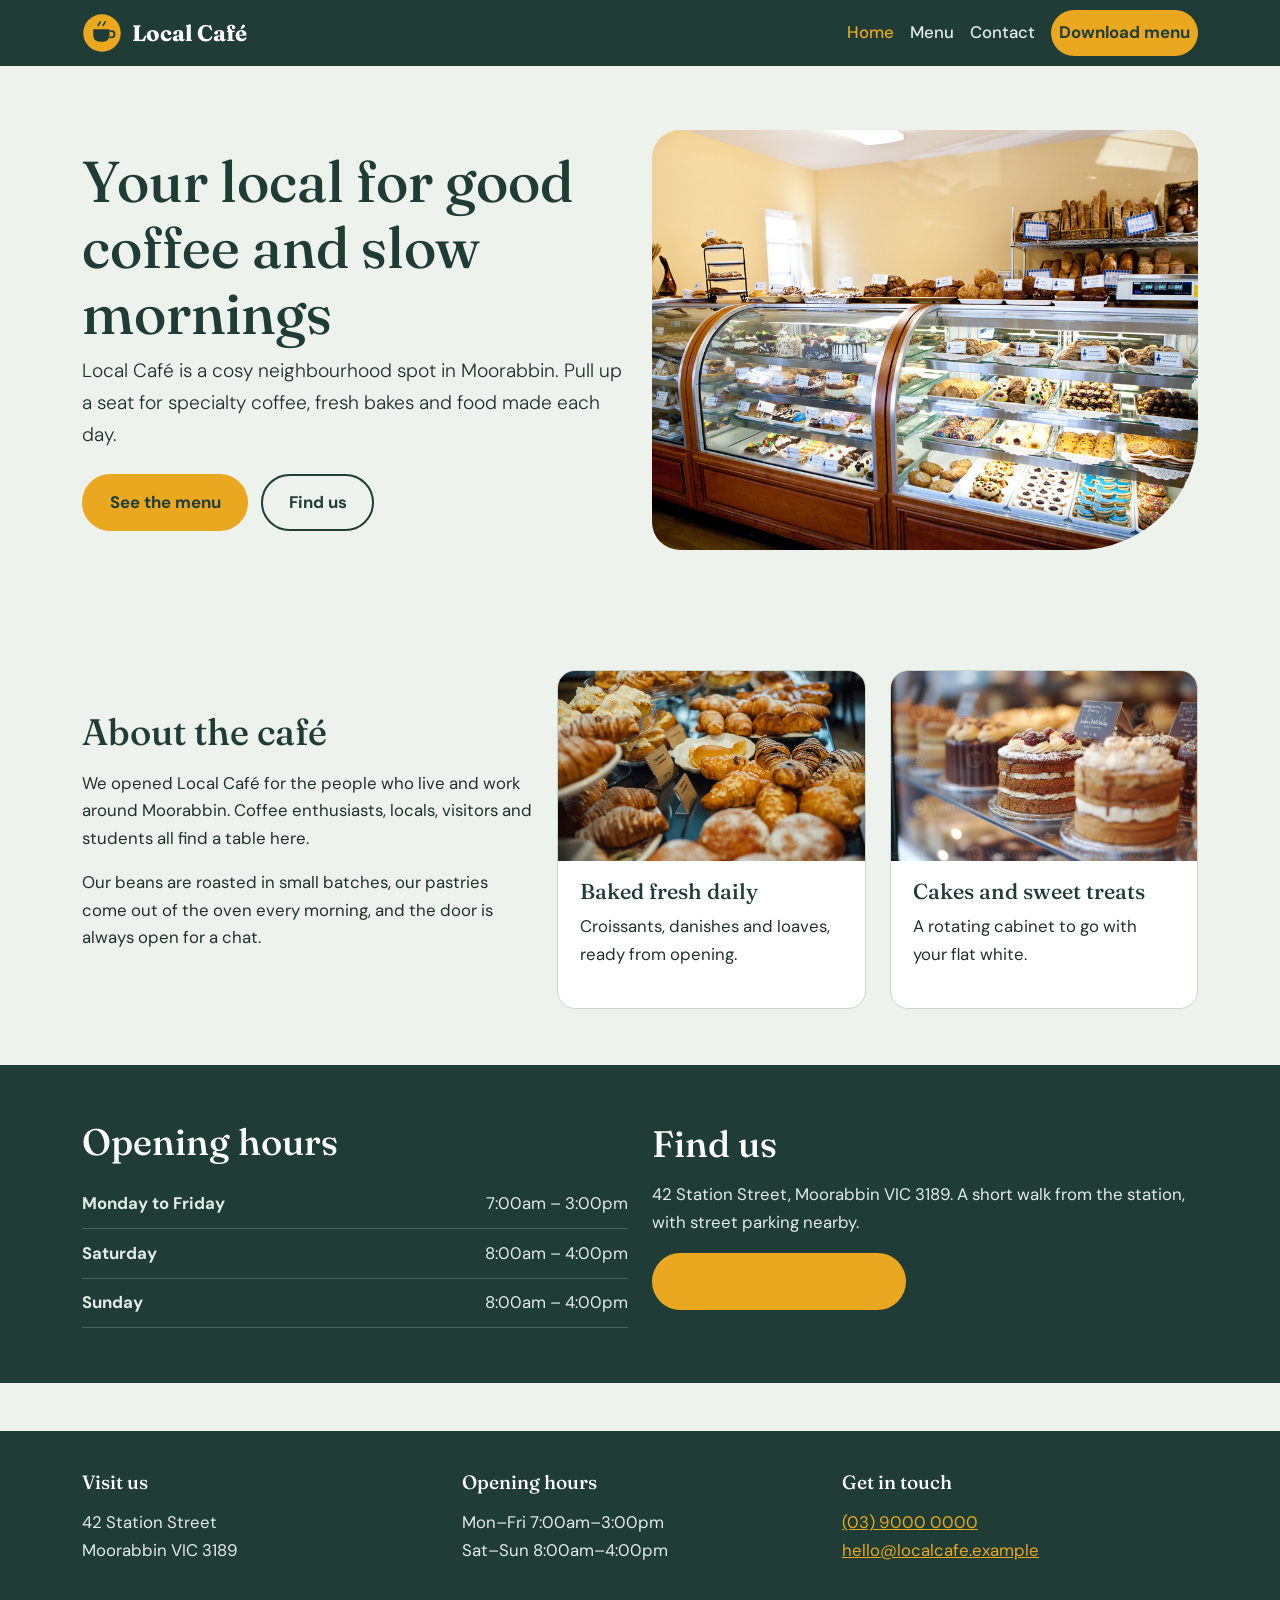
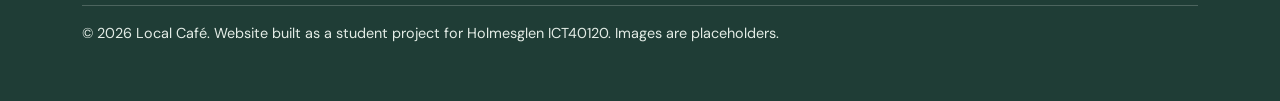
==== index.html @ 85221fcc "Add files via upload" ====
<!DOCTYPE html>
<html lang="en-AU">

<head>
  <meta charset="UTF-8">
  <meta name="viewport" content="width=device-width, initial-scale=1.0">

  <title>Local Café | Cosy Coffee & Fresh Bakes in Moorabbin</title>
  <meta name="description" content="Local Café in Moorabbin: cosy neighbourhood café serving specialty coffee, fresh pastries and light meals. See our menu, opening hours and location.">

  <!-- Open Graph -->
  <meta property="og:title" content="Local Café | Cosy Coffee & Fresh Bakes in Moorabbin">
  <meta property="og:description" content="Local Café in Moorabbin: cosy neighbourhood café serving specialty coffee, fresh pastries and light meals. See our menu, opening hours and location.">
  <meta property="og:type" content="website">

  <link rel="icon" href="img/logo.svg" type="image/svg+xml">
  <link href="https://cdn.jsdelivr.net/npm/bootstrap@5.3.3/dist/css/bootstrap.min.css" rel="stylesheet" type="text/css">
  <link rel="stylesheet" href="css/style.css" type="text/css">
</head>

<body>
  <a class="skip-link" href="#main">Skip to main content</a>

  <!-- ===== Header / navigation ===== -->
  <header>
    <nav class="navbar navbar-expand-lg navbar-dark site-nav" aria-label="Main navigation">
      <div class="container">

        <a class="navbar-brand" href="index.html">
          <img src="img/logo.svg" alt="" width="40" height="40">Local Café
        </a>

        <button class="navbar-toggler" type="button"
                data-bs-toggle="collapse" data-bs-target="#mainNav"
                aria-controls="mainNav" aria-expanded="false" aria-label="Toggle navigation">
          <span class="navbar-toggler-icon"></span>
        </button>

        <div class="collapse navbar-collapse" id="mainNav">
          <ul class="navbar-nav ms-auto align-items-lg-center">
            <li class="nav-item"><a class="nav-link" href="index.html" aria-current="page">Home</a></li>
            <li class="nav-item"><a class="nav-link" href="menu.html">Menu</a></li>
            <li class="nav-item"><a class="nav-link" href="contact.html">Contact</a></li>
            <li class="nav-item"><a class="nav-link nav-cta" href="menu.html#download">Download menu</a></li>
          </ul>
        </div>

      </div>
    </nav>
  </header>


  <main id="main">

    <!-- ===== Hero ===== -->
    <section class="hero" aria-labelledby="hero-title">
      <div class="container">
        <div class="row align-items-center g-4">

          <div class="col-lg-6">
            <h1 id="hero-title">Your local for good coffee and slow mornings</h1>
            <p class="lead">
              Local Café is a cosy neighbourhood spot in Moorabbin. Pull up a seat for
              specialty coffee, fresh bakes and food made each day.
            </p>
            <div class="hero-actions">
              <a class="btn-cafe" href="menu.html">See the menu</a>
              <a class="btn-cafe btn-outline" href="contact.html">Find us</a>
            </div>
          </div>

          <div class="col-lg-6">
            <img class="hero-img" src="img/cafe-interior.jpg"
                 alt="Inside the café, with glass cabinets full of cakes and pastries and shelves of fresh bread behind the counter"
                 width="800" height="420">
          </div>

        </div>
      </div>
    </section>


    <!-- ===== About ===== -->
    <section class="section" aria-labelledby="about-title">
      <div class="container">
        <div class="row g-4 align-items-center">

          <div class="col-lg-5">
            <h2 id="about-title">About the café</h2>
            <p>
              We opened Local Café for the people who live and work around Moorabbin.
              Coffee enthusiasts, locals, visitors and students all find a table here.
            </p>
            <p>
              Our beans are roasted in small batches, our pastries come out of the oven
              every morning, and the door is always open for a chat.
            </p>
          </div>

          <div class="col-lg-7">
            <div class="feature-grid">

              <article class="feature-card">
                <img src="img/croissants.jpg" alt="Tray of golden croissants and pastries"
                     width="400" height="190" loading="lazy">
                <div>
                  <h3>Baked fresh daily</h3>
                  <p>Croissants, danishes and loaves, ready from opening.</p>
                </div>
              </article>

              <article class="feature-card">
                <img src="img/cakes.jpg" alt="Layered cakes in a glass cabinet"
                     width="400" height="190" loading="lazy">
                <div>
                  <h3>Cakes and sweet treats</h3>
                  <p>A rotating cabinet to go with your flat white.</p>
                </div>
              </article>

            </div>
          </div>

        </div>
      </div>
    </section>


    <!-- ===== Opening hours and location ===== -->
    <section class="section section-dark" aria-labelledby="hours-title">
      <div class="container">
        <div class="row g-4 align-items-center">

          <div class="col-md-6">
            <h2 id="hours-title">Opening hours</h2>
            <table class="hours-table">
              <caption class="visually-hidden">Local Café opening hours</caption>
              <thead class="visually-hidden">
                <tr>
                  <th scope="col">Day</th>
                  <th scope="col">Hours</th>
                </tr>
              </thead>
              <tbody>
                <tr><th scope="row">Monday to Friday</th><td>7:00am – 3:00pm</td></tr>
                <tr><th scope="row">Saturday</th><td>8:00am – 4:00pm</td></tr>
                <tr><th scope="row">Sunday</th><td>8:00am – 4:00pm</td></tr>
              </tbody>
            </table>
          </div>

          <div class="col-md-6">
            <h2>Find us</h2>
            <p>
              42 Station Street, Moorabbin VIC 3189. A short walk from the station,
              with street parking nearby.
            </p>
            <p><a class="btn-cafe" href="contact.html">Map and contact details</a></p>
          </div>

        </div>
      </div>
    </section>

  </main>


  <!-- ===== Footer ===== -->
  <footer class="site-footer">
    <div class="container">

      <div class="footer-grid">

        <section aria-labelledby="f-visit">
          <h2 id="f-visit">Visit us</h2>
          <address>42 Station Street<br>Moorabbin VIC 3189</address>
        </section>

        <section aria-labelledby="f-hours">
          <h2 id="f-hours">Opening hours</h2>
          <p>Mon–Fri 7:00am–3:00pm<br>Sat–Sun 8:00am–4:00pm</p>
        </section>

        <section aria-labelledby="f-contact">
          <h2 id="f-contact">Get in touch</h2>
          <p>
            <a href="tel:+61390000000">(03) 9000 0000</a><br>
            <a href="mailto:hello@localcafe.example">hello@localcafe.example</a>
          </p>
        </section>

      </div>

      <p class="footer-bottom">
        &copy; 2026 Local Café. Website built as a student project for Holmesglen ICT40120.
        Images are placeholders.
      </p>

    </div>
  </footer>

  <script src="https://cdn.jsdelivr.net/npm/bootstrap@5.3.3/dist/js/bootstrap.bundle.min.js"></script>
</body>

</html>
---- css/style.css ----
@import url('https://fonts.googleapis.com/css2?family=DM+Sans:wght@400;500;700&family=Fraunces:opsz,wght@9..144,500;9..144,700&display=swap');

/* ==========================================================================
   Colour theme: primary 70% / complementary 25% / branding 5%
   ========================================================================== */

:root {
  --primary: #EEF2EC;         /* soft sage white - page backgrounds */
  --complementary: #1F3D36;   /* deep pine - nav, footer, headings */
  --branding: #E9A820;        /* mustard - buttons and highlights */
  --ink: #22302C;
  --card: #FFFFFF;
  --line: #CBD6CE;
}


/* ==========================================================================
   Base
   ========================================================================== */

*,
*::before,
*::after {
  box-sizing: border-box;
}

body {
  font-family: 'DM Sans', Arial, Helvetica, sans-serif;
  font-size: 1.05rem;
  line-height: 1.65;
  color: var(--ink);
  background-color: var(--primary);
  margin: 0;
}

h1,
h2,
h3 {
  font-family: 'Fraunces', Georgia, 'Times New Roman', serif;
  color: var(--complementary);
  line-height: 1.15;
}

h1 {
  font-size: clamp(2.2rem, 5vw, 3.6rem);
}

h2 {
  font-size: clamp(1.7rem, 3.5vw, 2.3rem);
  margin-bottom: 1rem;
}

h3 {
  font-size: 1.35rem;
}

a {
  color: var(--complementary);
}

a:focus-visible,
button:focus-visible,
input:focus-visible,
textarea:focus-visible,
select:focus-visible {
  outline: 3px solid var(--branding);
  outline-offset: 3px;
}

img {
  max-width: 100%;
  height: auto;
}


/* ==========================================================================
   Accessibility
   ========================================================================== */

.skip-link {
  position: absolute;
  left: -999px;
  top: 0;
  background: var(--branding);
  color: var(--complementary);
  padding: 0.6rem 1rem;
  z-index: 2000;
  font-weight: 700;
}

.skip-link:focus {
  left: 0;
}


/* ==========================================================================
   Navigation
   ========================================================================== */

.site-nav {
  background-color: var(--complementary);
}

.site-nav .navbar-brand {
  font-family: 'Fraunces', Georgia, serif;
  font-size: 1.4rem;
  font-weight: 700;
  color: #fff;
  display: flex;
  align-items: center;
  gap: 0.6rem;
}

.site-nav .navbar-brand img {
  width: 40px;
  height: 40px;
}

.site-nav .nav-link {
  color: #E3ECE6;
  font-weight: 500;
  padding: 0.6rem 1rem;
}

.site-nav .nav-link:hover,
.site-nav .nav-link[aria-current="page"] {
  color: var(--branding);
}

.nav-cta {
  background: var(--branding);
  color: var(--complementary) !important;
  border-radius: 999px;
  font-weight: 700 !important;
  margin-left: 0.5rem;
}

.nav-cta:hover {
  background: #fff;
}


/* ==========================================================================
   Buttons
   ========================================================================== */

.btn-cafe {
  display: inline-block;
  background: var(--branding);
  color: var(--complementary);
  font-weight: 700;
  text-decoration: none;
  padding: 0.8rem 1.6rem;
  border: 2px solid var(--branding);
  border-radius: 999px;
  transition: background 0.2s, color 0.2s;
}

.btn-cafe:hover {
  background: var(--complementary);
  color: #fff;
  border-color: var(--complementary);
}

.btn-outline {
  background: transparent;
  border-color: var(--complementary);
}

.btn-outline:hover {
  background: var(--complementary);
  color: #fff;
}


/* ==========================================================================
   Home page: hero
   ========================================================================== */

.hero {
  padding: 4rem 0;
}

.hero p.lead {
  font-size: 1.2rem;
  max-width: 34em;
}

.hero-actions {
  display: flex;
  flex-wrap: wrap;
  gap: 0.8rem;
  margin-top: 1.5rem;
}

.hero-img {
  width: 100%;
  height: 420px;
  object-fit: cover;
  border-radius: 28px 28px 120px 28px;
}


/* ==========================================================================
   Home page: sections and feature cards
   ========================================================================== */

.section {
  padding: 3.5rem 0;
}

.section-dark {
  background: var(--complementary);
  color: #E3ECE6;
}

.section-dark h2,
.section-dark h3 {
  color: #fff;
}

.section-dark a {
  color: var(--branding);
}

.feature-grid {
  display: grid;
  grid-template-columns: repeat(auto-fit, minmax(240px, 1fr));
  gap: 1.5rem;
}

.feature-card {
  background: var(--card);
  border: 1px solid var(--line);
  border-radius: 18px;
  overflow: hidden;
}

.feature-card img {
  width: 100%;
  height: 190px;
  object-fit: cover;
  display: block;
}

.feature-card div {
  padding: 1.2rem 1.4rem 1.5rem;
}

.feature-card h3 {
  margin-top: 0;
}


/* ==========================================================================
   Opening hours table
   ========================================================================== */

.hours-table {
  width: 100%;
  border-collapse: collapse;
}

.hours-table th,
.hours-table td {
  padding: 0.65rem 0;
  border-bottom: 1px solid rgba(255, 255, 255, 0.2);
  text-align: left;
}

.hours-table td {
  text-align: right;
}

.hours-light th,
.hours-light td {
  border-bottom-color: var(--line);
}


/* ==========================================================================
   Menu page
   ========================================================================== */

.page-title {
  padding: 3rem 0 1rem;
}

.menu-grid {
  display: grid;
  grid-template-columns: repeat(auto-fit, minmax(300px, 1fr));
  gap: 2rem;
}

.menu-card {
  background: var(--card);
  border: 1px solid var(--line);
  border-radius: 18px;
  padding: 1.6rem 1.8rem;
}

.menu-card h2 {
  font-size: 1.6rem;
  margin-top: 0;
  border-bottom: 3px solid var(--branding);
  display: inline-block;
  padding-bottom: 0.2rem;
}

.menu-list {
  list-style: none;
  padding: 0;
  margin: 0;
}

.menu-list li {
  display: flex;
  justify-content: space-between;
  gap: 1rem;
  padding: 0.7rem 0;
  border-bottom: 1px dotted var(--line);
}

.menu-list li:last-child {
  border-bottom: none;
}

.menu-list .desc {
  display: block;
  font-size: 0.92rem;
  color: #4B5E57;
}

.menu-list .price {
  font-weight: 700;
  white-space: nowrap;
  color: var(--complementary);
}

.download-box {
  background: var(--complementary);
  color: #fff;
  border-radius: 18px;
  padding: 1.6rem 1.8rem;
  display: flex;
  flex-wrap: wrap;
  align-items: center;
  justify-content: space-between;
  gap: 1rem;
  margin-top: 2.5rem;
}

.download-box h2 {
  color: #fff;
  margin: 0;
  font-size: 1.5rem;
}

.download-box p {
  margin: 0;
}


/* ==========================================================================
   Contact page
   ========================================================================== */

.contact-layout {
  display: grid;
  grid-template-columns: repeat(auto-fit, minmax(320px, 1fr));
  gap: 2rem;
}

.map-frame {
  width: 100%;
  height: 360px;
  border: 0;
  border-radius: 18px;
}

.contact-details {
  list-style: none;
  padding: 0;
}

.contact-details li {
  padding: 0.35rem 0;
}

.contact-details address {
  display: inline;
}

form.contact-form {
  background: var(--card);
  border: 1px solid var(--line);
  border-radius: 18px;
  padding: 1.8rem;
}

.contact-form label {
  display: block;
  margin-top: 1rem;
  font-weight: 700;
}

.contact-form input,
.contact-form textarea,
.contact-form select {
  width: 100%;
  margin-top: 0.3rem;
  padding: 0.7rem 0.8rem;
  font: inherit;
  border: 2px solid var(--line);
  border-radius: 10px;
  background: #fff;
}

.contact-form textarea {
  min-height: 140px;
  resize: vertical;
}

.contact-form button {
  margin-top: 1.4rem;
  cursor: pointer;
  font: inherit;
  font-weight: 700;
}


/* ==========================================================================
   Footer
   ========================================================================== */

.site-footer {
  background: var(--complementary);
  color: #E3ECE6;
  padding: 2.5rem 0;
  margin-top: 3rem;
}

.site-footer a {
  color: var(--branding);
}

.site-footer h2 {
  color: #fff;
  font-size: 1.2rem;
}

.footer-grid {
  display: grid;
  grid-template-columns: repeat(auto-fit, minmax(220px, 1fr));
  gap: 1.5rem;
}

.footer-bottom {
  margin-top: 1.5rem;
  padding-top: 1rem;
  border-top: 1px solid rgba(255, 255, 255, 0.2);
  font-size: 0.9rem;
}


/* ==========================================================================
   Responsive (scales components down for mobile)
   ========================================================================== */

@media (max-width: 768px) {
  .hero {
    padding: 2rem 0;
  }

  .hero-img {
    height: 260px;
    border-radius: 20px 20px 70px 20px;
    margin-top: 1.5rem;
  }

  .menu-list li {
    flex-direction: column;
    gap: 0.1rem;
  }

  .download-box {
    flex-direction: column;
    align-items: flex-start;
  }

  .nav-cta {
    margin: 0.5rem 0 0;
    display: inline-block;
  }
}

@media (prefers-reduced-motion: reduce) {
  * {
    transition: none !important;
  }
}
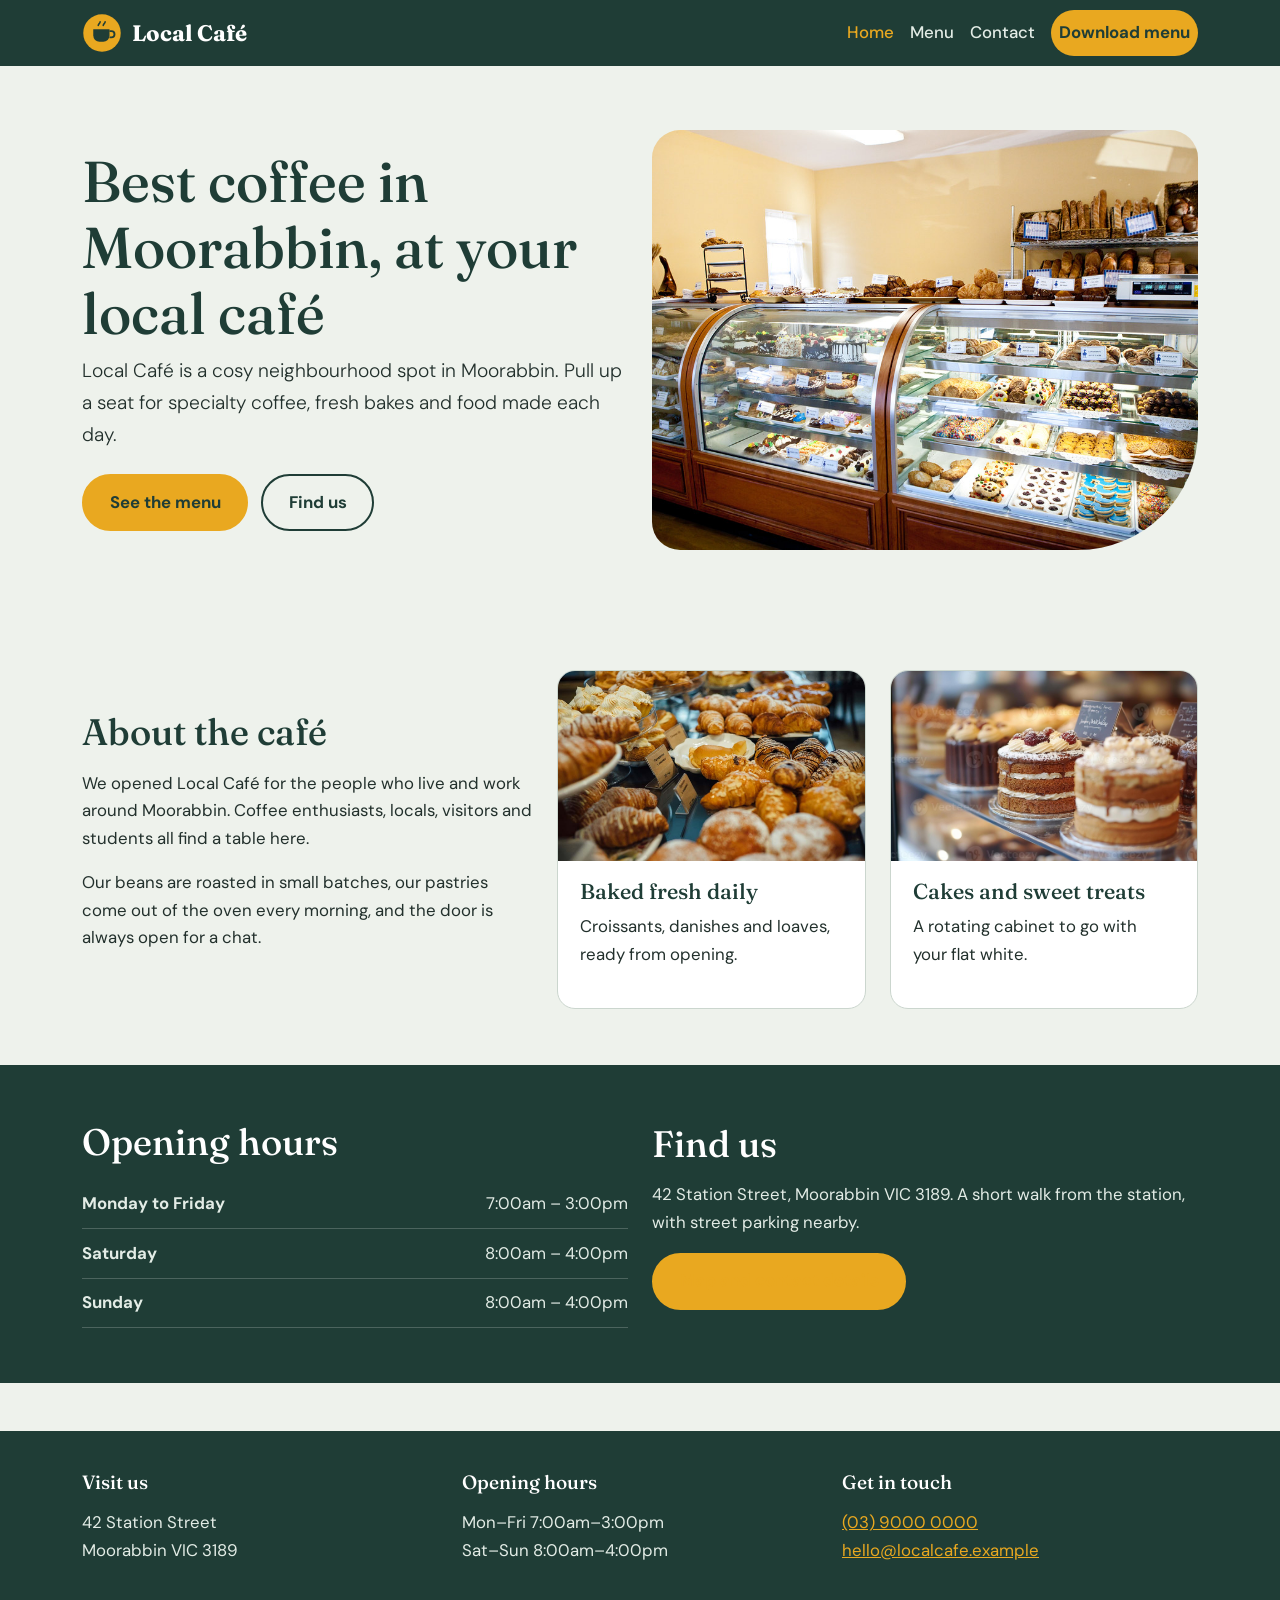
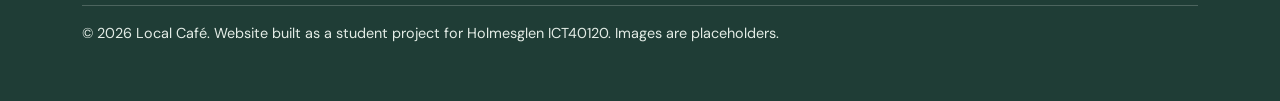
==== commit 2033bdd2: "Add files via upload" ====
--- a/index.html
+++ b/index.html
@@ -5,11 +5,11 @@
   <meta charset="UTF-8">
   <meta name="viewport" content="width=device-width, initial-scale=1.0">
 
-  <title>Local Café | Cosy Coffee & Fresh Bakes in Moorabbin</title>
+  <title>Best Coffee Moorabbin | Local Café - Breakfast & Fresh Bakes</title>
   <meta name="description" content="Local Café in Moorabbin: cosy neighbourhood café serving specialty coffee, fresh pastries and light meals. See our menu, opening hours and location.">
 
   <!-- Open Graph -->
-  <meta property="og:title" content="Local Café | Cosy Coffee & Fresh Bakes in Moorabbin">
+  <meta property="og:title" content="Best Coffee Moorabbin | Local Café - Breakfast & Fresh Bakes">
   <meta property="og:description" content="Local Café in Moorabbin: cosy neighbourhood café serving specialty coffee, fresh pastries and light meals. See our menu, opening hours and location.">
   <meta property="og:type" content="website">
 
@@ -58,7 +58,7 @@
         <div class="row align-items-center g-4">
 
           <div class="col-lg-6">
-            <h1 id="hero-title">Your local for good coffee and slow mornings</h1>
+            <h1 id="hero-title">Best coffee in Moorabbin, at your local café</h1>
             <p class="lead">
               Local Café is a cosy neighbourhood spot in Moorabbin. Pull up a seat for
               specialty coffee, fresh bakes and food made each day.
@@ -101,7 +101,7 @@
             <div class="feature-grid">
 
               <article class="feature-card">
-                <img src="img/croissants.jpg" alt="Tray of golden croissants and pastries"
+                <img src="img/croissants.jpg" alt="Fresh pastries Moorabbin, baked daily at Local Café"
                      width="400" height="190" loading="lazy">
                 <div>
                   <h3>Baked fresh daily</h3>
